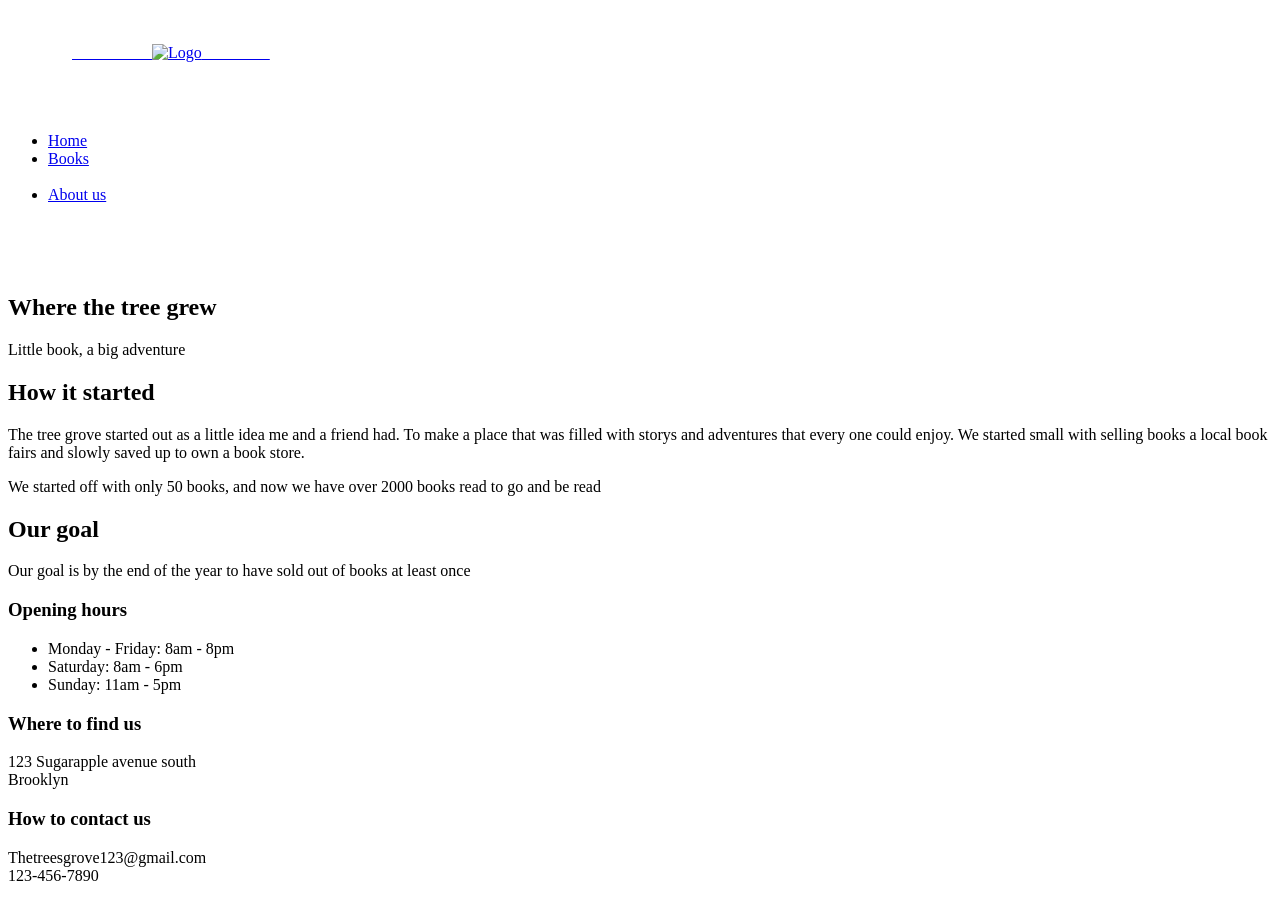
==== about.html @ d6dc72ad "Add files via upload" ====
<!DOCTYPE html>
<html lang="en">
<head>
    <meta charset="UTF-8">
    <meta name="viewport" content="width=device-width, initial-scale=1.0">
    <title>The tree grove</title>
    <link rel="style sheet" href="css/style">
</head>
<body>
       <nav class="navbar">
          <div class="nav-start">
                <a class="logo-anchor" href="/books.html">
                    <img class="logo" src="https://i.pinimg.com/736x/da/67/ec/da67ecc5f8896f96fbd4893ba1906092.jpg" alt="Logo">
                </a>
            </div>
            <div class="nav-menu">
                <ul class="nav-menu-list">
                    <li><a href="./index.html">Home</a></li>
                    <li><a href="./Books.html">Books</a></li>
                    <li><a href="./about.html">About us</a></li>
                </ul>
            </div>
        </nav>

    <section class="page-header">
        <div class="container">
            <h1>Where the tree grew</h1>
            <p>Little book, a big adventure</p>
        </div>
    </section>

    <section class="section">
        <div class="conatiner about-layover">
            <h2>How it started</h2>
            <p>The tree grove started out as a little idea me and a friend had. To make a place that was filled with storys and adventures that every one could enjoy. We started small with selling books a local book fairs and slowly saved up to own a book store.</p>
            <p>We started off with only 50 books, and now we have over 2000 books read to go and be read</p>
            <h2>Our goal</h2>
            <p>Our goal is by the end of the year to have sold out of books at least once</p>
        </div>

        <div class="about-info">
            <div class="info-box">
                <h3>Opening hours</h3>
                <ul>
                    <li>Monday - Friday: 8am - 8pm</li>
                    <li>Saturday: 8am - 6pm</li>
                    <li>Sunday: 11am - 5pm</li>
                </ul>
            </div>
            <div class="info-box">
                <h3>Where to find us</h3>
                <p> 123 Sugarapple avenue south<br>Brooklyn</p>
            </div>
            <div class="info-box">
                <h3>How to contact us</h3>
                <p>Thetreesgrove123@gmail.com<Br>123-456-7890</p>
            </div>
        </div>
    </section>
</body>
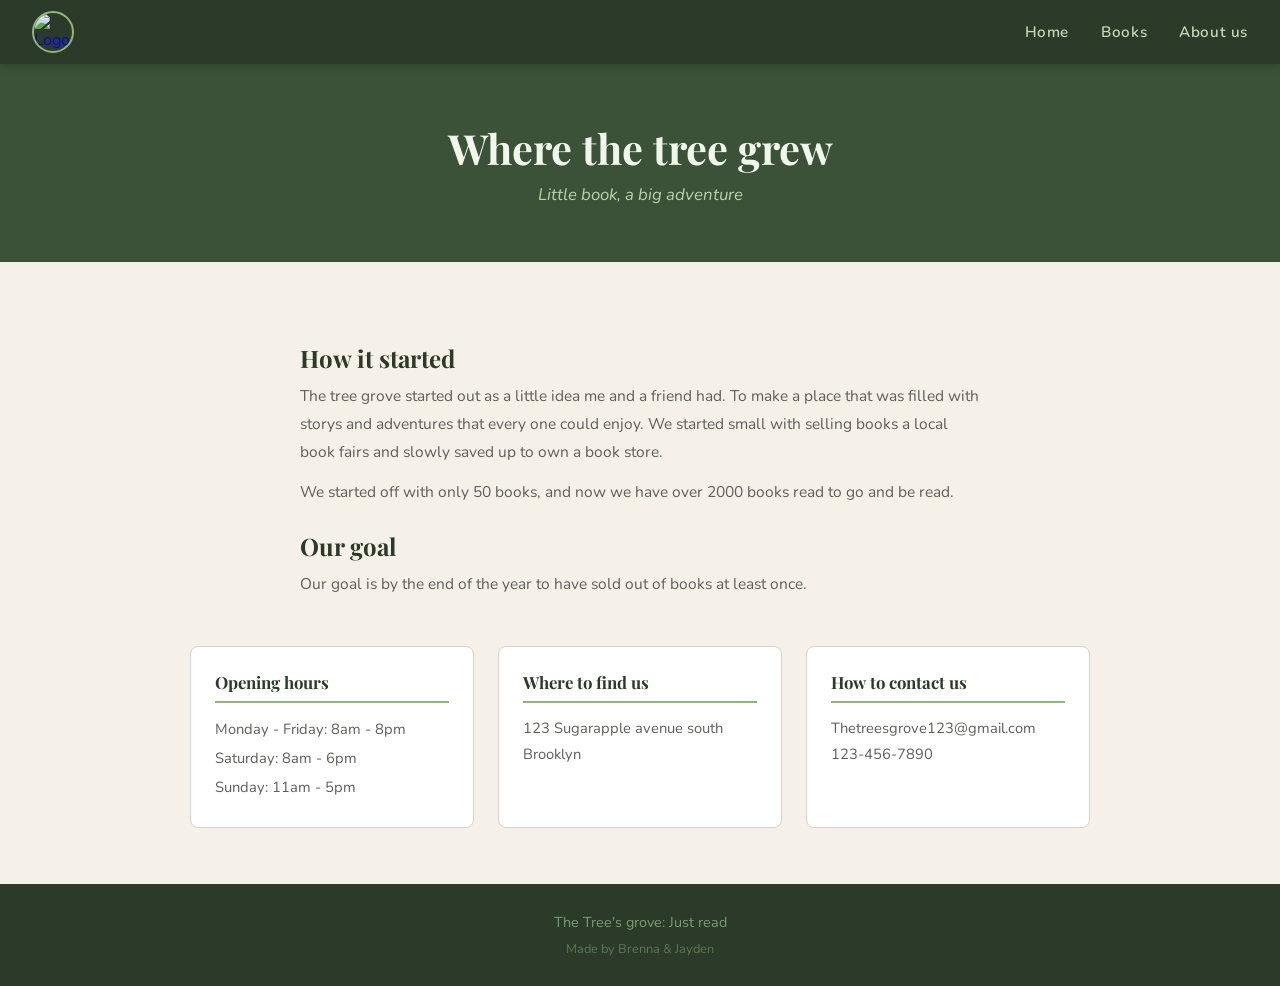
==== commit b264419b: "Add files via upload" ====
--- a/about.html
+++ b/about.html
@@ -1,60 +1,71 @@
-<!DOCTYPE html>
-<html lang="en">
-<head>
-    <meta charset="UTF-8">
-    <meta name="viewport" content="width=device-width, initial-scale=1.0">
-    <title>The tree grove</title>
-    <link rel="style sheet" href="css/style">
-</head>
-<body>
-       <nav class="navbar">
-          <div class="nav-start">
-                <a class="logo-anchor" href="/books.html">
-                    <img class="logo" src="https://i.pinimg.com/736x/da/67/ec/da67ecc5f8896f96fbd4893ba1906092.jpg" alt="Logo">
-                </a>
-            </div>
-            <div class="nav-menu">
-                <ul class="nav-menu-list">
-                    <li><a href="./index.html">Home</a></li>
-                    <li><a href="./Books.html">Books</a></li>
-                    <li><a href="./about.html">About us</a></li>
-                </ul>
-            </div>
-        </nav>
-
-    <section class="page-header">
-        <div class="container">
-            <h1>Where the tree grew</h1>
-            <p>Little book, a big adventure</p>
-        </div>
-    </section>
-
-    <section class="section">
-        <div class="conatiner about-layover">
-            <h2>How it started</h2>
-            <p>The tree grove started out as a little idea me and a friend had. To make a place that was filled with storys and adventures that every one could enjoy. We started small with selling books a local book fairs and slowly saved up to own a book store.</p>
-            <p>We started off with only 50 books, and now we have over 2000 books read to go and be read</p>
-            <h2>Our goal</h2>
-            <p>Our goal is by the end of the year to have sold out of books at least once</p>
-        </div>
-
-        <div class="about-info">
-            <div class="info-box">
-                <h3>Opening hours</h3>
-                <ul>
-                    <li>Monday - Friday: 8am - 8pm</li>
-                    <li>Saturday: 8am - 6pm</li>
-                    <li>Sunday: 11am - 5pm</li>
-                </ul>
-            </div>
-            <div class="info-box">
-                <h3>Where to find us</h3>
-                <p> 123 Sugarapple avenue south<br>Brooklyn</p>
-            </div>
-            <div class="info-box">
-                <h3>How to contact us</h3>
-                <p>Thetreesgrove123@gmail.com<Br>123-456-7890</p>
-            </div>
-        </div>
-    </section>
-</body>+<!DOCTYPE html>
+<html lang="en">
+<head>
+    <meta charset="UTF-8">
+    <meta name="viewport" content="width=device-width, initial-scale=1.0">
+    <title>The tree grove - About us</title>
+    <link rel="stylesheet" href="./styles.css">
+</head>
+<body>
+    <nav class="navbar">
+        <div class="nav-start">
+            <a class="logo-anchor" href="./index.html">
+                <img class="logo" src="https://i.pinimg.com/736x/da/67/ec/da67ecc5f8896f96fbd4893ba1906092.jpg" alt="Logo">
+            </a>
+        </div>
+        <div class="nav-menu">
+            <ul class="nav-menu-list">
+                <li><a href="./index.html">Home</a></li>
+                <li><a href="./Books.html">Books</a></li>
+                <li><a href="./about.html">About us</a></li>
+            </ul>
+        </div>
+    </nav>
+
+    <main>
+        <section class="page-header">
+            <div class="container">
+                <h1>Where the tree grew</h1>
+                <p>Little book, a big adventure</p>
+            </div>
+        </section>
+
+        <section class="section">
+            <div class="container">
+                <div class="about-layover">
+                    <h2>How it started</h2>
+                    <p>The tree grove started out as a little idea me and a friend had. To make a place that was filled with storys and adventures that every one could enjoy. We started small with selling books a local book fairs and slowly saved up to own a book store.</p>
+                    <p>We started off with only 50 books, and now we have over 2000 books read to go and be read.</p>
+
+                    <h2>Our goal</h2>
+                    <p>Our goal is by the end of the year to have sold out of books at least once.</p>
+                </div>
+
+                <div class="about-info">
+                    <div class="info-box">
+                        <h3>Opening hours</h3>
+                        <ul>
+                            <li>Monday - Friday: 8am - 8pm</li>
+                            <li>Saturday: 8am - 6pm</li>
+                            <li>Sunday: 11am - 5pm</li>
+                        </ul>
+                    </div>
+                    <div class="info-box">
+                        <h3>Where to find us</h3>
+                        <p>123 Sugarapple avenue south<br>Brooklyn</p>
+                    </div>
+                    <div class="info-box">
+                        <h3>How to contact us</h3>
+                        <p>Thetreesgrove123@gmail.com<br>123-456-7890</p>
+                    </div>
+                </div>
+            </div>
+        </section>
+    </main>
+
+    <footer>
+        <p>The Tree's grove: Just read</p>
+        <p class="footer-sub">Made by Brenna &amp; Jayden</p>
+    </footer>
+</body>
+</html>
--- a/styles.css
+++ b/styles.css
@@ -0,0 +1,436 @@
+/* ── GOOGLE FONTS ── */
+@import url('https://fonts.googleapis.com/css2?family=Playfair+Display:wght@400;700&family=Nunito:wght@400;600;700&display=swap');
+
+/* ── RESET ── */
+*, *::before, *::after {
+    box-sizing: border-box;
+    margin: 0;
+    padding: 0;
+}
+
+/* ── BASE ── */
+body {
+    font-family: 'Nunito', sans-serif;
+    background-color: #f5f0e8;
+    color: #2c2a1e;
+    min-height: 100vh;
+    display: flex;
+    flex-direction: column;
+}
+
+main {
+    flex: 1;
+}
+
+/* ── CONTAINER ── */
+.container {
+    max-width: 960px;
+    margin: 0 auto;
+    padding: 0 1.5rem;
+}
+
+/* ════════════════════════
+   NAVBAR
+════════════════════════ */
+.navbar {
+    position: sticky;
+    top: 0;
+    z-index: 100;
+    display: flex;
+    align-items: center;
+    justify-content: space-between;
+    background-color: #2c3a2a;
+    padding: 0 2rem;
+    height: 64px;
+    box-shadow: 0 2px 8px rgba(0,0,0,0.2);
+}
+
+.nav-start {
+    display: flex;
+    align-items: center;
+}
+
+.logo-anchor {
+    display: flex;
+    align-items: center;
+    gap: 10px;
+    text-decoration: none;
+}
+
+.logo {
+    width: 42px;
+    height: 42px;
+    border-radius: 50%;
+    object-fit: cover;
+    border: 2px solid #8fba6e;
+}
+
+.nav-menu {
+    display: flex;
+    align-items: center;
+}
+
+.nav-menu-list {
+    display: flex;
+    list-style: none;
+    gap: 2rem;
+}
+
+.nav-menu-list a {
+    text-decoration: none;
+    color: #c5d9b8;
+    font-size: 0.95rem;
+    font-weight: 600;
+    letter-spacing: 0.04em;
+    padding-bottom: 3px;
+    border-bottom: 2px solid transparent;
+    transition: color 0.2s, border-color 0.2s;
+}
+
+.nav-menu-list a:hover {
+    color: #ffffff;
+    border-bottom-color: #8fba6e;
+}
+
+/* ════════════════════════
+   HERO  (index.html)
+════════════════════════ */
+.hero {
+    background-color: #3b5238;
+    color: #e8f0e2;
+    padding: 4.5rem 2rem 4rem;
+    text-align: center;
+}
+
+.hero-content {
+    max-width: 640px;
+    margin: 0 auto;
+}
+
+.hero-title {
+    font-family: 'Playfair Display', serif;
+    font-size: clamp(2rem, 5vw, 3rem);
+    color: #f0f6eb;
+    margin-bottom: 0.75rem;
+    line-height: 1.2;
+}
+
+.hero-tagline {
+    font-style: italic;
+    font-size: 1.1rem;
+    color: #b8d4a8;
+    margin-bottom: 1rem;
+}
+
+.hero-description {
+    font-size: 1rem;
+    line-height: 1.8;
+    color: #c5d9b8;
+}
+
+/* ════════════════════════
+   WHY US  (index.html)
+════════════════════════ */
+.section {
+    padding: 3.5rem 1.5rem;
+}
+
+.why-us {
+    background-color: #f5f0e8;
+}
+
+.section-title {
+    font-family: 'Playfair Display', serif;
+    font-size: 1.9rem;
+    color: #2c3a2a;
+    text-align: center;
+    margin-bottom: 0.5rem;
+}
+
+.section-subtitle {
+    text-align: center;
+    color: #5f5e5a;
+    font-size: 1rem;
+    margin-bottom: 2.5rem;
+}
+
+.featured-grid {
+    display: grid;
+    grid-template-columns: repeat(auto-fit, minmax(220px, 1fr));
+    gap: 1.5rem;
+    max-width: 900px;
+    margin: 0 auto;
+}
+
+.featured-card {
+    background: #ffffff;
+    border: 1px solid #d8d3c7;
+    border-radius: 8px;
+    padding: 1.75rem 1.5rem;
+    transition: transform 0.2s, box-shadow 0.2s;
+}
+
+.featured-card:hover {
+    transform: translateY(-4px);
+    box-shadow: 0 6px 20px rgba(44,58,42,0.12);
+    border-color: #8fba6e;
+}
+
+.featured-card h3 {
+    font-family: 'Playfair Display', serif;
+    font-size: 1.1rem;
+    color: #2c3a2a;
+    margin-bottom: 0.5rem;
+}
+
+.featured-card p {
+    font-size: 0.93rem;
+    line-height: 1.7;
+    color: #5f5e5a;
+}
+
+/* ════════════════════════
+   BOOKS PAGE
+════════════════════════ */
+.featured.books {
+    padding: 3.5rem 1.5rem;
+    background-color: #f5f0e8;
+}
+
+.featured.books h1 {
+    font-family: 'Playfair Display', serif;
+    font-size: 1.9rem;
+    color: #2c3a2a;
+    text-align: center;
+    margin-bottom: 0.5rem;
+}
+
+.featured.books > .container > p {
+    text-align: center;
+    color: #5f5e5a;
+    margin-bottom: 2.5rem;
+    font-size: 1rem;
+}
+
+.book-grid {
+    display: grid;
+    grid-template-columns: repeat(auto-fit, minmax(260px, 1fr));
+    gap: 2rem;
+    max-width: 960px;
+    margin: 0 auto;
+}
+
+.book-card {
+    background: #ffffff;
+    border: 1px solid #d8d3c7;
+    border-radius: 10px;
+    overflow: hidden;
+    display: flex;
+    flex-direction: column;
+    transition: transform 0.2s, box-shadow 0.2s;
+}
+
+.book-card:hover {
+    transform: translateY(-5px);
+    box-shadow: 0 8px 24px rgba(44,58,42,0.14);
+}
+
+.book-card img {
+    width: 100%;
+    height: 300px;
+    object-fit: cover;
+    object-position: top;
+    border-bottom: 1px solid #d8d3c7;
+}
+
+.book-info {
+    padding: 1.25rem;
+    display: flex;
+    flex-direction: column;
+    gap: 0.3rem;
+    flex: 1;
+}
+
+.book-rank {
+    font-size: 0.75rem;
+    font-weight: 700;
+    letter-spacing: 0.1em;
+    text-transform: uppercase;
+    color: #8fba6e;
+}
+
+.book-card-genre {
+    font-size: 0.8rem;
+    color: #888;
+    margin-bottom: 0.2rem;
+}
+
+.book-card-title,
+.book-card\ title {
+    font-family: 'Playfair Display', serif;
+    font-size: 1.15rem;
+    color: #2c3a2a;
+    margin: 0.1rem 0;
+}
+
+.book-card-author,
+.book-card-Author {
+    font-size: 0.88rem;
+    color: #5f5e5a;
+    font-style: italic;
+}
+
+.book-card-description,
+.Book-card.description {
+    font-size: 0.9rem;
+    line-height: 1.7;
+    color: #5f5e5a;
+    margin-top: 0.5rem;
+    flex: 1;
+}
+
+.book-card-price {
+    font-size: 1.05rem;
+    font-weight: 700;
+    color: #3b5238;
+    margin-top: 0.75rem;
+}
+
+/* ── view all button ── */
+.btn {
+    display: inline-block;
+    padding: 0.65rem 2rem;
+    background-color: #3b5238;
+    color: #e8f0e2;
+    border-radius: 4px;
+    text-decoration: none;
+    font-size: 0.9rem;
+    font-weight: 700;
+    letter-spacing: 0.06em;
+    transition: background 0.2s;
+}
+
+.btn:hover {
+    background-color: #2c3a2a;
+}
+
+/* ════════════════════════
+   ABOUT PAGE
+════════════════════════ */
+.page-header {
+    background-color: #3b5238;
+    color: #e8f0e2;
+    padding: 3.5rem 2rem;
+    text-align: center;
+}
+
+.page-header h1 {
+    font-family: 'Playfair Display', serif;
+    font-size: clamp(1.8rem, 4vw, 2.6rem);
+    color: #f0f6eb;
+    margin-bottom: 0.5rem;
+}
+
+.page-header p {
+    font-style: italic;
+    color: #b8d4a8;
+    font-size: 1.05rem;
+}
+
+.about-layover {
+    max-width: 680px;
+    margin: 0 auto 3rem;
+}
+
+.about-layover h2 {
+    font-family: 'Playfair Display', serif;
+    font-size: 1.5rem;
+    color: #2c3a2a;
+    margin: 1.5rem 0 0.5rem;
+}
+
+.about-layover p {
+    font-size: 0.97rem;
+    line-height: 1.8;
+    color: #5f5e5a;
+    margin-bottom: 0.75rem;
+}
+
+.about-info {
+    display: grid;
+    grid-template-columns: repeat(auto-fit, minmax(200px, 1fr));
+    gap: 1.5rem;
+    max-width: 900px;
+    margin: 0 auto;
+}
+
+.info-box {
+    background: #ffffff;
+    border: 1px solid #d8d3c7;
+    border-radius: 8px;
+    padding: 1.5rem;
+}
+
+.info-box h3 {
+    font-family: 'Playfair Display', serif;
+    font-size: 1.05rem;
+    color: #2c3a2a;
+    margin-bottom: 0.75rem;
+    padding-bottom: 0.5rem;
+    border-bottom: 2px solid #8fba6e;
+}
+
+.info-box ul {
+    list-style: none;
+    font-size: 0.92rem;
+    color: #5f5e5a;
+    line-height: 2;
+}
+
+.info-box p {
+    font-size: 0.92rem;
+    color: #5f5e5a;
+    line-height: 1.8;
+}
+
+/* ════════════════════════
+   FOOTER
+════════════════════════ */
+footer {
+    background-color: #2c3a2a;
+    color: #7a9e72;
+    text-align: center;
+    padding: 1.5rem 1rem;
+    font-size: 0.9rem;
+    line-height: 2;
+}
+
+.footer-sub {
+    font-size: 0.8rem;
+    color: #5a7a52;
+}
+
+/* ════════════════════════
+   RESPONSIVE
+════════════════════════ */
+@media (max-width: 600px) {
+    .navbar {
+        padding: 0 1rem;
+    }
+
+    .nav-menu-list {
+        gap: 1.25rem;
+    }
+
+    .hero, .page-header {
+        padding: 3rem 1.25rem;
+    }
+
+    .section, .featured.books {
+        padding: 2.5rem 1rem;
+    }
+
+    .book-card img {
+        height: 220px;
+    }
+}
